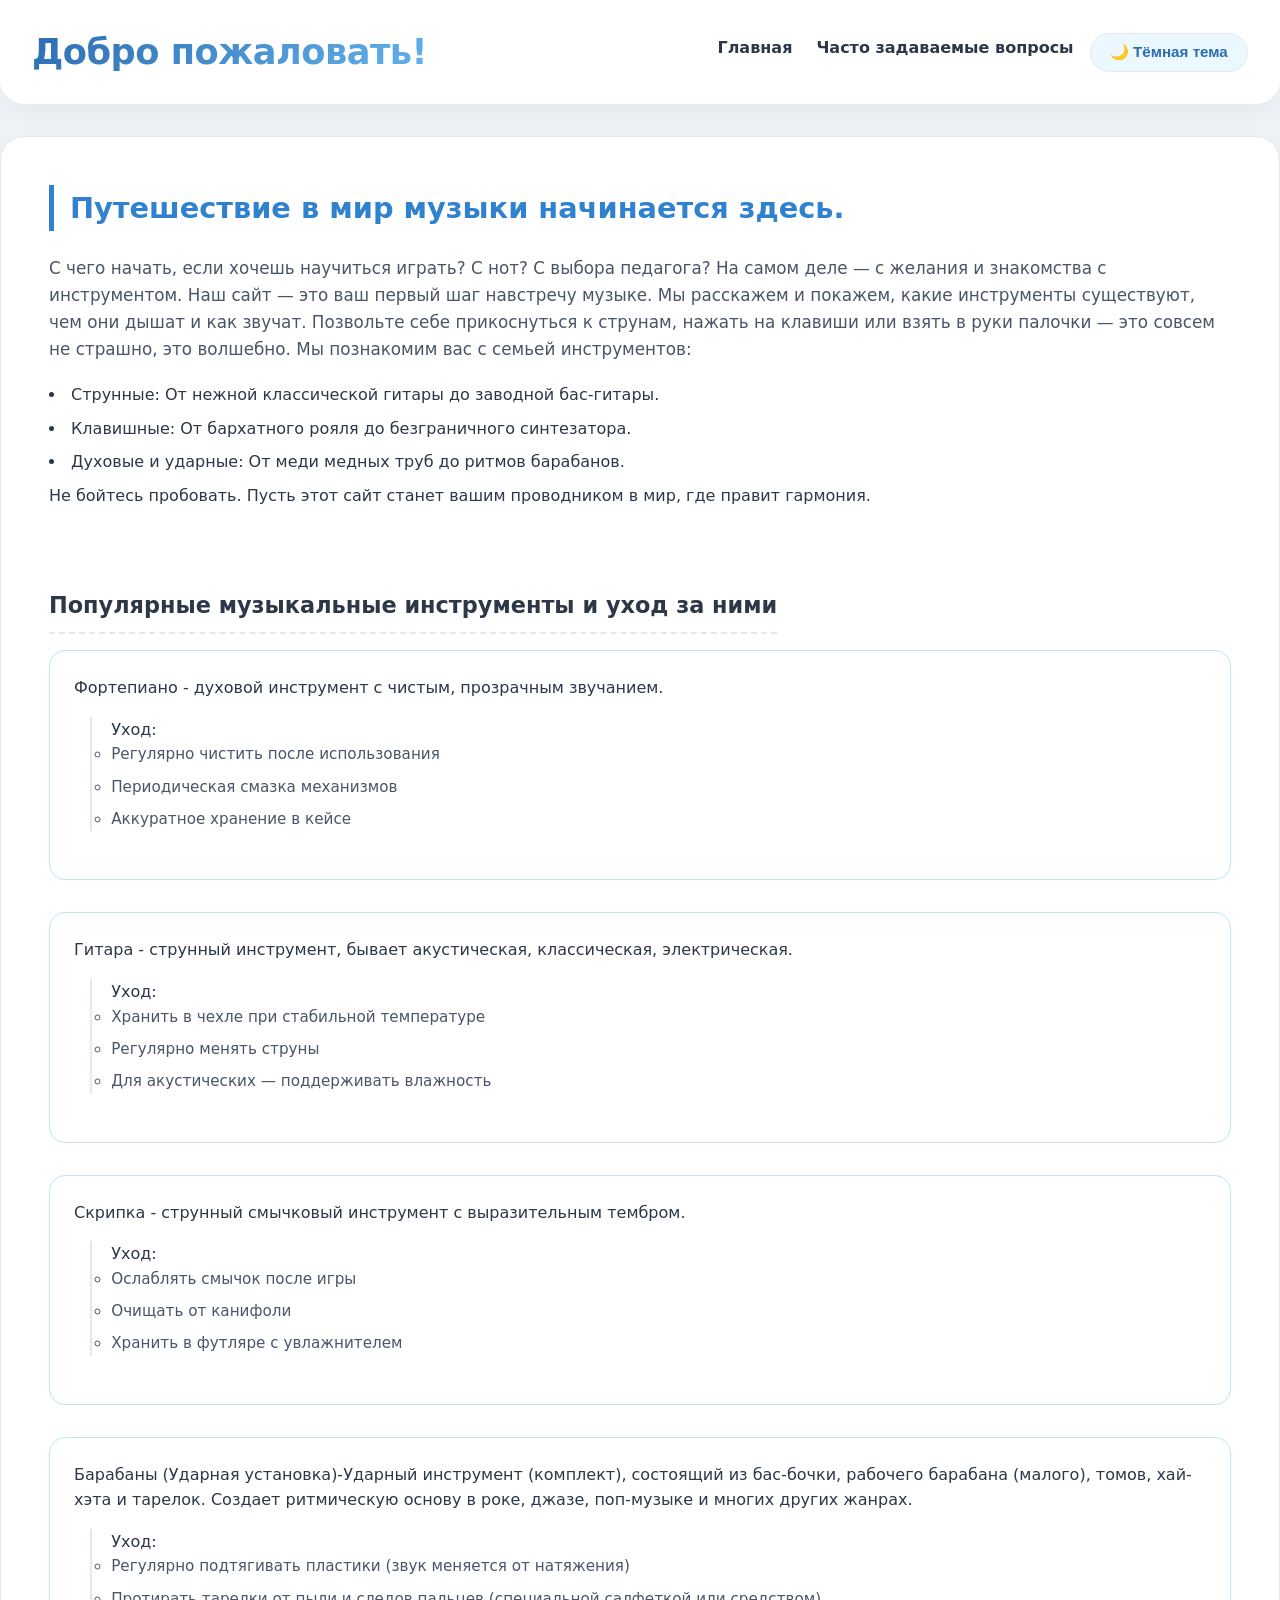
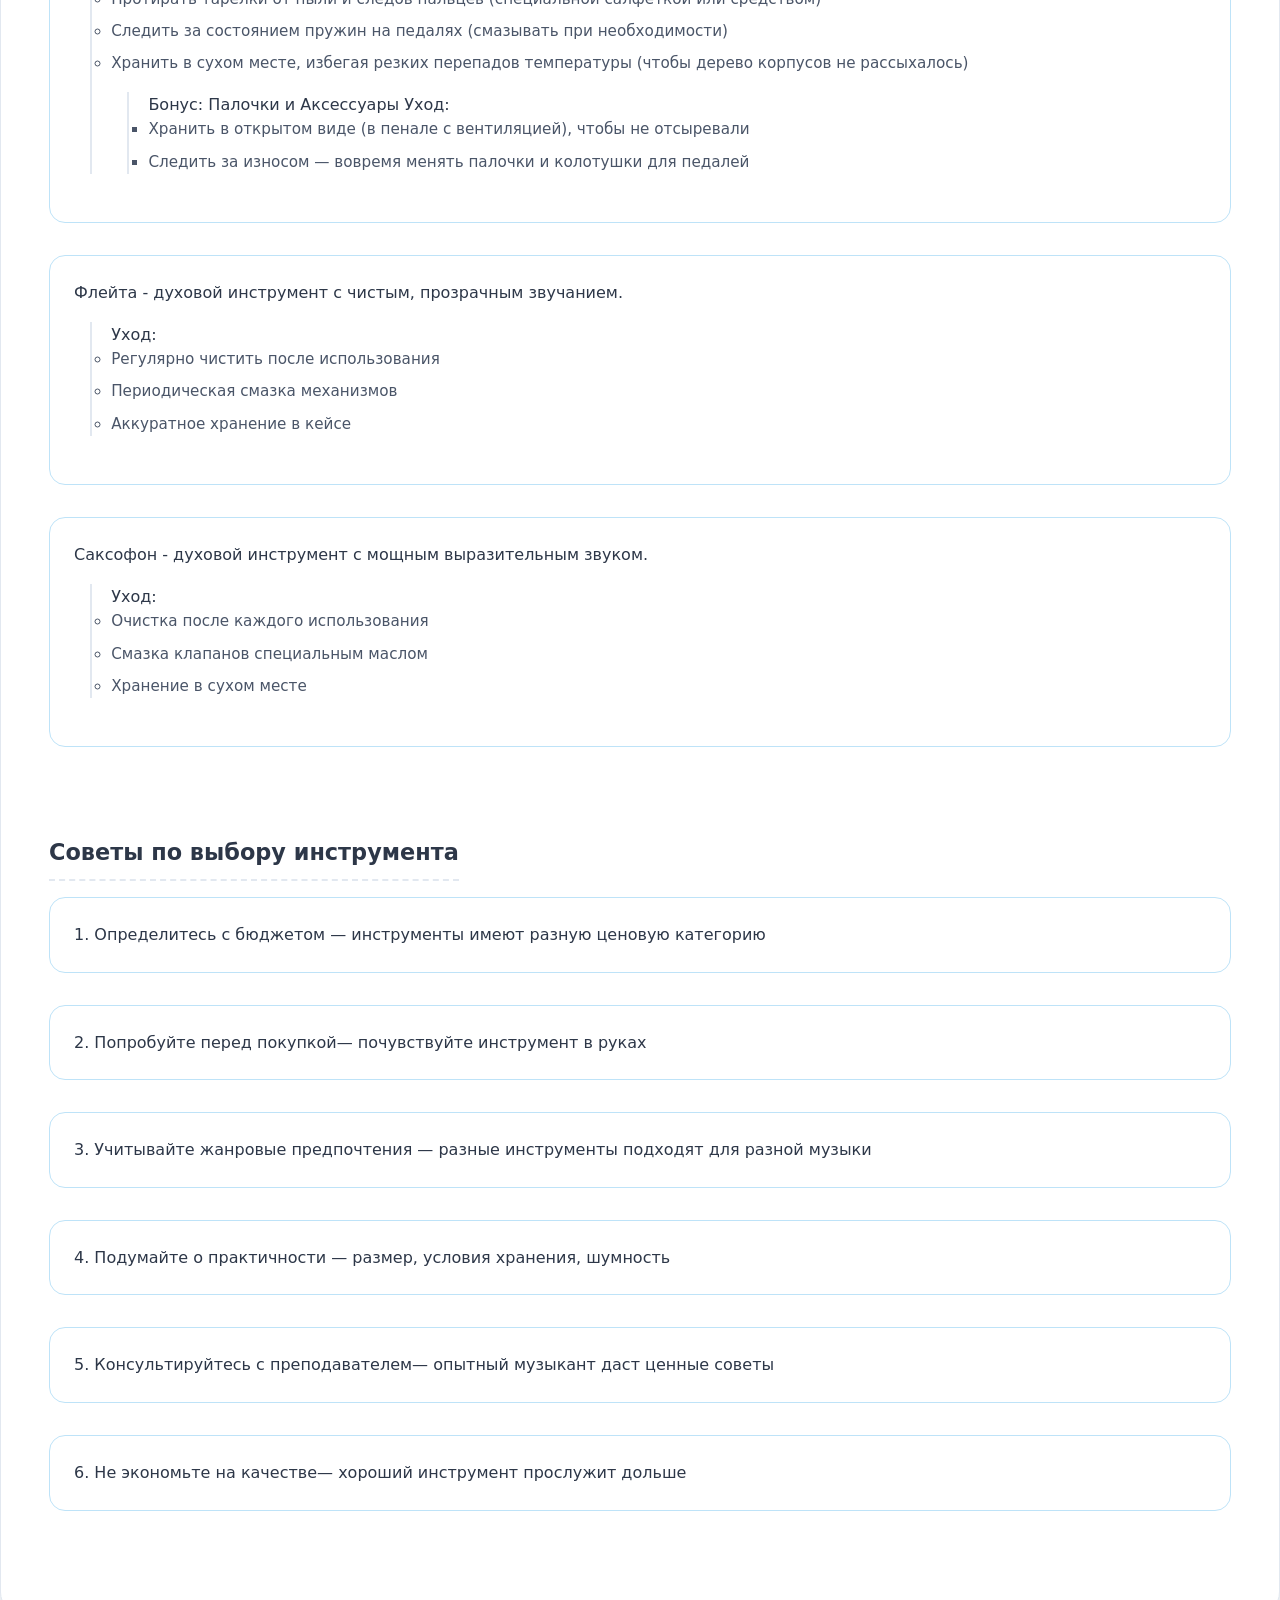
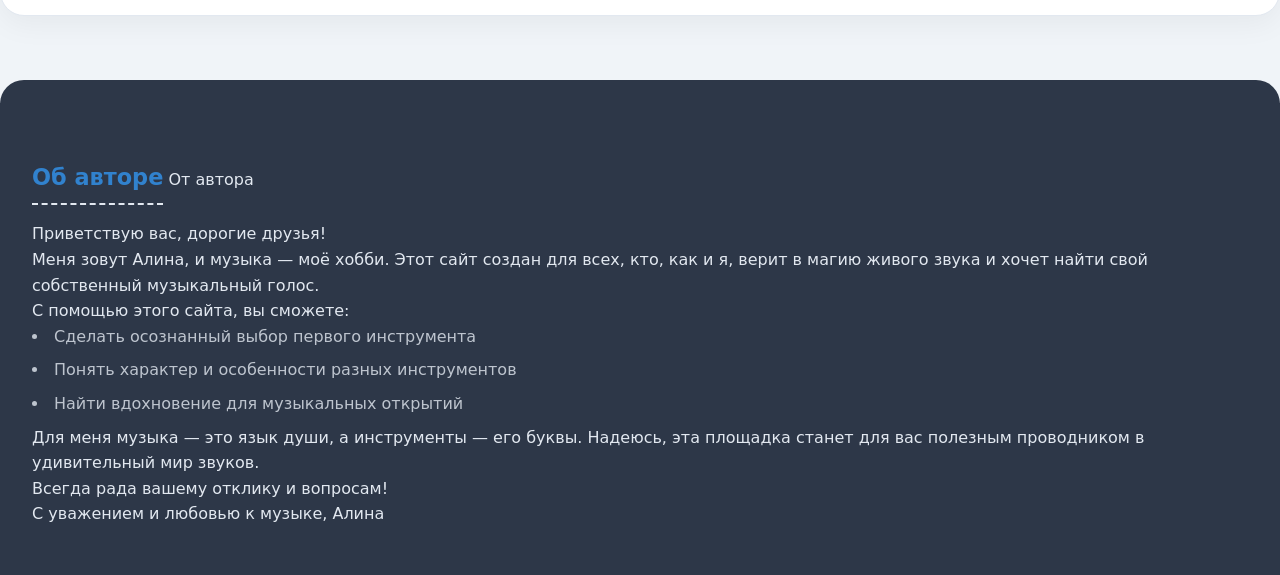
==== index.html @ b9e8f07c "Rename code.html to index.html" ====
<!DOCTYPE html>
<html lang="ru">
<head>
	<script>code.js</script>
  <meta charset="UTF-8">
  <meta name="viewport" content="width=device-width, initial-scale=1.0">
  <meta name="color-scheme" content="light dark">
  <title>Знакомство с музыкальными инструментами</title>
  <link href="code.css" rel="stylesheet" type="text/css">
  <script>
    (function() {
      const savedTheme = localStorage.getItem('theme');
      if (savedTheme) {
        document.documentElement.setAttribute('data-theme', savedTheme);
      } else if (window.matchMedia('(prefers-color-scheme: dark)').matches) {
        document.documentElement.setAttribute('data-theme', 'dark');
      }
    })();
  </script>
</head>
<body>
  <header>
    <h1>Добро пожаловать!</h1>
    <div style="display: flex; align-items: center; gap: 1rem;">
      <nav>
        <ul>
          <li><a href="code.html">Главная</a></li>
          <li><a href="code2.html">Часто задаваемые вопросы</a></li>
        </ul>
      </nav>
      <button id="theme-toggle" aria-label="Переключить тему">Тёмная тема</button>
    </div>
  </header>

	<main>
		<section>
		    <h2> Путешествие в мир музыки начинается здесь. </h2>
			<p> С чего начать, если хочешь научиться играть? С нот? С выбора педагога? На самом деле — с желания и знакомства с инструментом.

Наш сайт — это ваш первый шаг навстречу музыке. Мы расскажем и покажем, какие инструменты существуют, чем они дышат и как звучат. Позвольте себе прикоснуться к струнам, нажать на клавиши или взять в руки палочки — это совсем не страшно, это волшебно.

Мы познакомим вас с семьей инструментов:

<li>Струнные: От нежной классической гитары до заводной бас-гитары.
<li>Клавишные: От бархатного рояля до безграничного синтезатора.
<li>Духовые и ударные: От меди медных труб до ритмов барабанов.</li>

Не бойтесь пробовать. Пусть этот сайт станет вашим проводником в мир, где правит гармония.

</p>

			
		</section>
	    <section>

            <h3>Популярные музыкальные инструменты и уход за ними</h3>

            <ul>

                <li>Фортепиано - духовой инструмент с чистым, прозрачным звучанием.
<ul>Уход:
<li>Регулярно чистить после использования</li>
<li>Периодическая смазка механизмов</li>
<li>Аккуратное хранение в кейсе</li></ul>
                <li>Гитара - струнный инструмент, бывает акустическая, классическая, электрическая.
<ul>Уход:
<li>Хранить в чехле при стабильной температуре</li>
<li>Регулярно менять струны</li>
<li>Для акустических — поддерживать влажность</li></ul>
                </li>
                <li>Скрипка - cтрунный смычковый инструмент с выразительным тембром.
<ul>Уход:
<li>Ослаблять смычок после игры</li>
<li>Очищать от канифоли</li>
<li>Хранить в футляре с увлажнителем</li></ul>
                <li>Барабаны (Ударная установка)-Ударный инструмент (комплект), состоящий из бас-бочки, рабочего барабана (малого), томов, хай-хэта и тарелок. Создает ритмическую основу в роке, джазе, поп-музыке и многих других жанрах.
<ul>Уход:
<li>Регулярно подтягивать пластики (звук меняется от натяжения)</li>
<li>Протирать тарелки от пыли и следов пальцев (специальной салфеткой или средством)</li>
<li>Следить за состоянием пружин на педалях (смазывать при необходимости)</li>
<li>Хранить в сухом месте, избегая резких перепадов температуры (чтобы дерево корпусов не рассыхалось)</li>
<ul>Бонус: Палочки и Аксессуары
Уход:
<li>Хранить в открытом виде (в пенале с вентиляцией), чтобы не отсыревали</li>
<li>Следить за износом — вовремя менять палочки и колотушки для педалей</li></ul></ul>
                <li>Флейта - духовой инструмент с чистым, прозрачным звучанием.
<ul>Уход:
<li>Регулярно чистить после использования</li>
<li>Периодическая смазка механизмов</li>
<li>Аккуратное хранение в кейсе</li></ul>
                <li>Саксофон - духовой инструмент с мощным выразительным звуком.
<ul>Уход:
<li>Очистка после каждого использования</li>
<li>Смазка клапанов специальным маслом</li>
<li>Хранение в сухом месте</li></ul>
        </section>     
        <section>
<h3>Советы по выбору инструмента</h3>

<ul><li>1. Определитесь с бюджетом — инструменты имеют разную ценовую категорию
<li>2. Попробуйте перед покупкой— почувствуйте инструмент в руках
<li>3. Учитывайте жанровые предпочтения — разные инструменты подходят для разной музыки
<li>4. Подумайте о практичности — размер, условия хранения, шумность
<li>5. Консультируйтесь с преподавателем— опытный музыкант даст ценные советы
<li>6. Не экономьте на качестве— хороший инструмент прослужит дольше</ul>
        </section>
		
	</main>
	<footer>
             <h3>Об авторе</h3>
От автора<br>
Приветствую вас, дорогие друзья!<br>

Меня зовут Алина, и музыка — моё хобби. Этот сайт создан для всех, кто, как и я, верит в магию живого звука и хочет найти свой собственный музыкальный голос.<br>
С помощью этого сайта, вы сможете:<br>
<li>Сделать осознанный выбор первого инструмента</li>
<li>Понять характер и особенности разных инструментов</li>
<li>Найти вдохновение для музыкальных открытий</li>

Для меня музыка — это язык души, а инструменты — его буквы. Надеюсь, эта площадка станет для вас полезным проводником в удивительный мир звуков.<br>
Всегда рада вашему отклику и вопросам!<br>
С уважением и любовью к музыке,
Алина
	</footer>
	  
  <script src="code.js"></script>
</body>
</html>
---- code.css ----
/* --- GLOBAL RESET & VARIABLES --- */
* {
    margin: 0;
    padding: 0;
    box-sizing: border-box;
}

:root {
    /* TRANSITIONS */
    --transition-speed: 0.4s ease;
    
    /* DEFAULT (LIGHT THEME) - Clean, Airy, Soft Blue/White */
    --bg-body: #f0f4f8;
    --text-main: #2d3748;
    --text-muted: #4a5568;
    
    --header-bg: #ffffff;
    --header-text: #2b6cb0;
    --header-shadow: rgba(0, 0, 0, 0.05);
    
    --card-bg: #ffffff;
    --card-border: #e2e8f0;
    --card-shadow: rgba(0, 0, 0, 0.05);
    
    --accent-color: #3182ce; /* Blue */
    --accent-hover: #2c5282;
    --btn-bg: #ebf8ff;
    --btn-text: #2b6cb0;
    
    --list-item-bg: #ffffff;
    --list-item-border: #bee3f8;
    
    --footer-bg: #2d3748;
    --footer-text: #e2e8f0;
    
    --gradient-text: linear-gradient(135deg, #2b6cb0, #63b3ed);
    --border-radius-lg: 1.5rem;
    --border-radius-md: 1rem;
}

/* DARK THEME - Radical Change: Deep Dark Purple/Neon Vibe */
[data-theme="dark"] {
    --bg-body: #0f0e17;
    --text-main: #fffffe;
    --text-muted: #a7a9be;
    
    --header-bg: #16161a;
    --header-text: #ff8906; /* Orange accent */
    --header-shadow: rgba(0, 0, 0, 0.5);
    
    --card-bg: #232129;
    --card-border: #444053;
    --card-shadow: rgba(0, 0, 0, 0.3);
    
    --accent-color: #ff8906; /* Neon Orange */
    --accent-hover: #f25f4c;
    --btn-bg: #2e2f3e;
    --btn-text: #ff8906;
    
    --list-item-bg: #232129;
    --list-item-border: #444053;
    
    --footer-bg: #050505;
    --footer-text: #a7a9be;
    
    --gradient-text: linear-gradient(135deg, #ff8906, #f25f4c);
}

/* --- BASE STYLES --- */
body {
    background-color: var(--bg-body);
    color: var(--text-main);
    font-family: system-ui, -apple-system, 'Segoe UI', Roboto, sans-serif;
    line-height: 1.6;
    transition: background-color var(--transition-speed), color var(--transition-speed);
    scroll-behavior: smooth;
}

header, main, footer {
    max-width: 1280px;
    margin: 0 auto;
    padding: 1.5rem 2rem;
}

/* --- HEADER --- */
header {
    background: var(--header-bg);
    color: var(--header-text);
    border-radius: 0 0 var(--border-radius-lg) var(--border-radius-lg);
    margin-bottom: 2rem;
    box-shadow: 0 10px 30px var(--header-shadow);
    display: flex;
    justify-content: space-between;
    align-items: center;
    flex-wrap: wrap;
    gap: 1rem;
    transition: background-color var(--transition-speed), box-shadow var(--transition-speed);
}

header h1 {
    font-size: 2.2rem;
    font-weight: 800;
    letter-spacing: -0.5px;
    background: var(--gradient-text);
    -webkit-background-clip: text;
    background-clip: text;
    color: transparent;
    margin: 0;
}

nav ul {
    display: flex;
    gap: 1.5rem;
    list-style: none;
    margin: 0;
}

nav a {
    color: var(--text-main);
    text-decoration: none;
    font-weight: 600;
    padding: 0.5rem 0;
    position: relative;
    transition: color 0.3s;
}

nav a::after {
    content: '';
    position: absolute;
    width: 0;
    height: 2px;
    bottom: 0;
    left: 0;
    background-color: var(--accent-color);
    transition: width 0.3s;
}

nav a:hover {
    color: var(--accent-color);
}

nav a:hover::after {
    width: 100%;
}

/* --- BUTTONS --- */
#theme-toggle {
    padding: 0.6rem 1.2rem;
    background-color: var(--btn-bg);
    color: var(--btn-text);
    border: 1px solid var(--card-border);
    border-radius: 50px;
    cursor: pointer;
    font-size: 0.95rem;
    font-weight: 600;
    transition: all 0.3s ease;
    display: flex;
    align-items: center;
    gap: 0.5rem;
}

#theme-toggle:hover {
    transform: translateY(-2px);
    box-shadow: 0 4px 12px rgba(0,0,0,0.1);
    filter: brightness(1.1);
}

/* --- MAIN CONTENT --- */
main {
    background: var(--card-bg);
    border-radius: var(--border-radius-lg);
    box-shadow: 0 8px 30px var(--card-shadow);
    padding: 3rem;
    margin-bottom: 3rem;
    border: 1px solid var(--card-border);
    transition: background-color var(--transition-speed), border-color var(--transition-speed);
}

section {
    margin-bottom: 3rem;
}

h2 {
    font-size: 1.8rem;
    font-weight: 700;
    color: var(--accent-color);
    border-left: 5px solid var(--accent-color);
    padding-left: 1rem;
    margin-bottom: 1.5rem;
}

h3 {
    font-size: 1.4rem;
    font-weight: 600;
    margin: 2rem 0 1rem;
    color: var(--text-main);
    border-bottom: 2px dashed var(--card-border);
    padding-bottom: 0.5rem;
    display: inline-block;
}

p {
    margin-bottom: 1.2rem;
    color: var(--text-muted);
    font-size: 1.05rem;
}

/* --- LISTS & CARDS --- */
ul {
    margin-left: 1.5rem;
    margin-bottom: 1.5rem;
}

li {
    margin-bottom: 0.5rem;
}

/* Instrument Cards Style */
section > ul {
    list-style: none;
    margin-left: 0;
    display: grid;
    gap: 1.5rem;
}

section > ul > li {
    background: var(--list-item-bg);
    border: 1px solid var(--list-item-border);
    padding: 1.5rem;
    border-radius: var(--border-radius-md);
    transition: transform 0.2s, border-color 0.3s;
}

section > ul > li:hover {
    transform: translateY(-3px);
    border-color: var(--accent-color);
}

section > ul > li strong {
    color: var(--accent-color);
    font-size: 1.1rem;
    display: block;
    margin-bottom: 0.5rem;
}

/* Nested Lists (Care instructions) */
li ul {
    margin-top: 1rem;
    margin-left: 1rem;
    padding-left: 1.2rem;
    border-left: 2px solid var(--card-border);
}

li ul li {
    font-size: 0.95rem;
    color: var(--text-muted);
}

/* Tips Section */
.advice-block {
    background: var(--btn-bg);
    border-radius: var(--border-radius-md);
    padding: 2rem;
    margin-top: 2rem;
    border: 1px solid var(--card-border);
}

.advice-block ol {
    margin-left: 1.5rem;
}

.advice-block li {
    margin-bottom: 0.8rem;
    padding-left: 0.5rem;
}

/* Bonus Note */
.bonus-note {
    background: rgba(255, 137, 6, 0.1); /* Slight tint of accent */
    border-left: 4px solid var(--accent-color);
    padding: 1rem;
    border-radius: 0.5rem;
    margin-top: 1rem;
    font-size: 0.9rem;
    color: var(--text-main);
}

/* --- FOOTER --- */
footer {
    background: var(--footer-bg);
    color: var(--footer-text);
    border-radius: var(--border-radius-lg) var(--border-radius-lg) 0 0;
    padding: 3rem 2rem;
    margin-top: 4rem;
    transition: background-color var(--transition-speed);
}

footer h3 {
    color: var(--accent-color);
    border-bottom-color: var(--card-border);
}

footer p, footer li {
    color: var(--footer-text);
    opacity: 0.8;
}

/* --- RESPONSIVE --- */
@media (max-width: 768px) {
    header, main, footer {
        padding: 1rem;
    }
    
    header h1 {
        font-size: 1.8rem;
    }
    
    nav ul {
        gap: 1rem;
        font-size: 0.9rem;
    }
    
    main {
        padding: 1.5rem;
    }
}
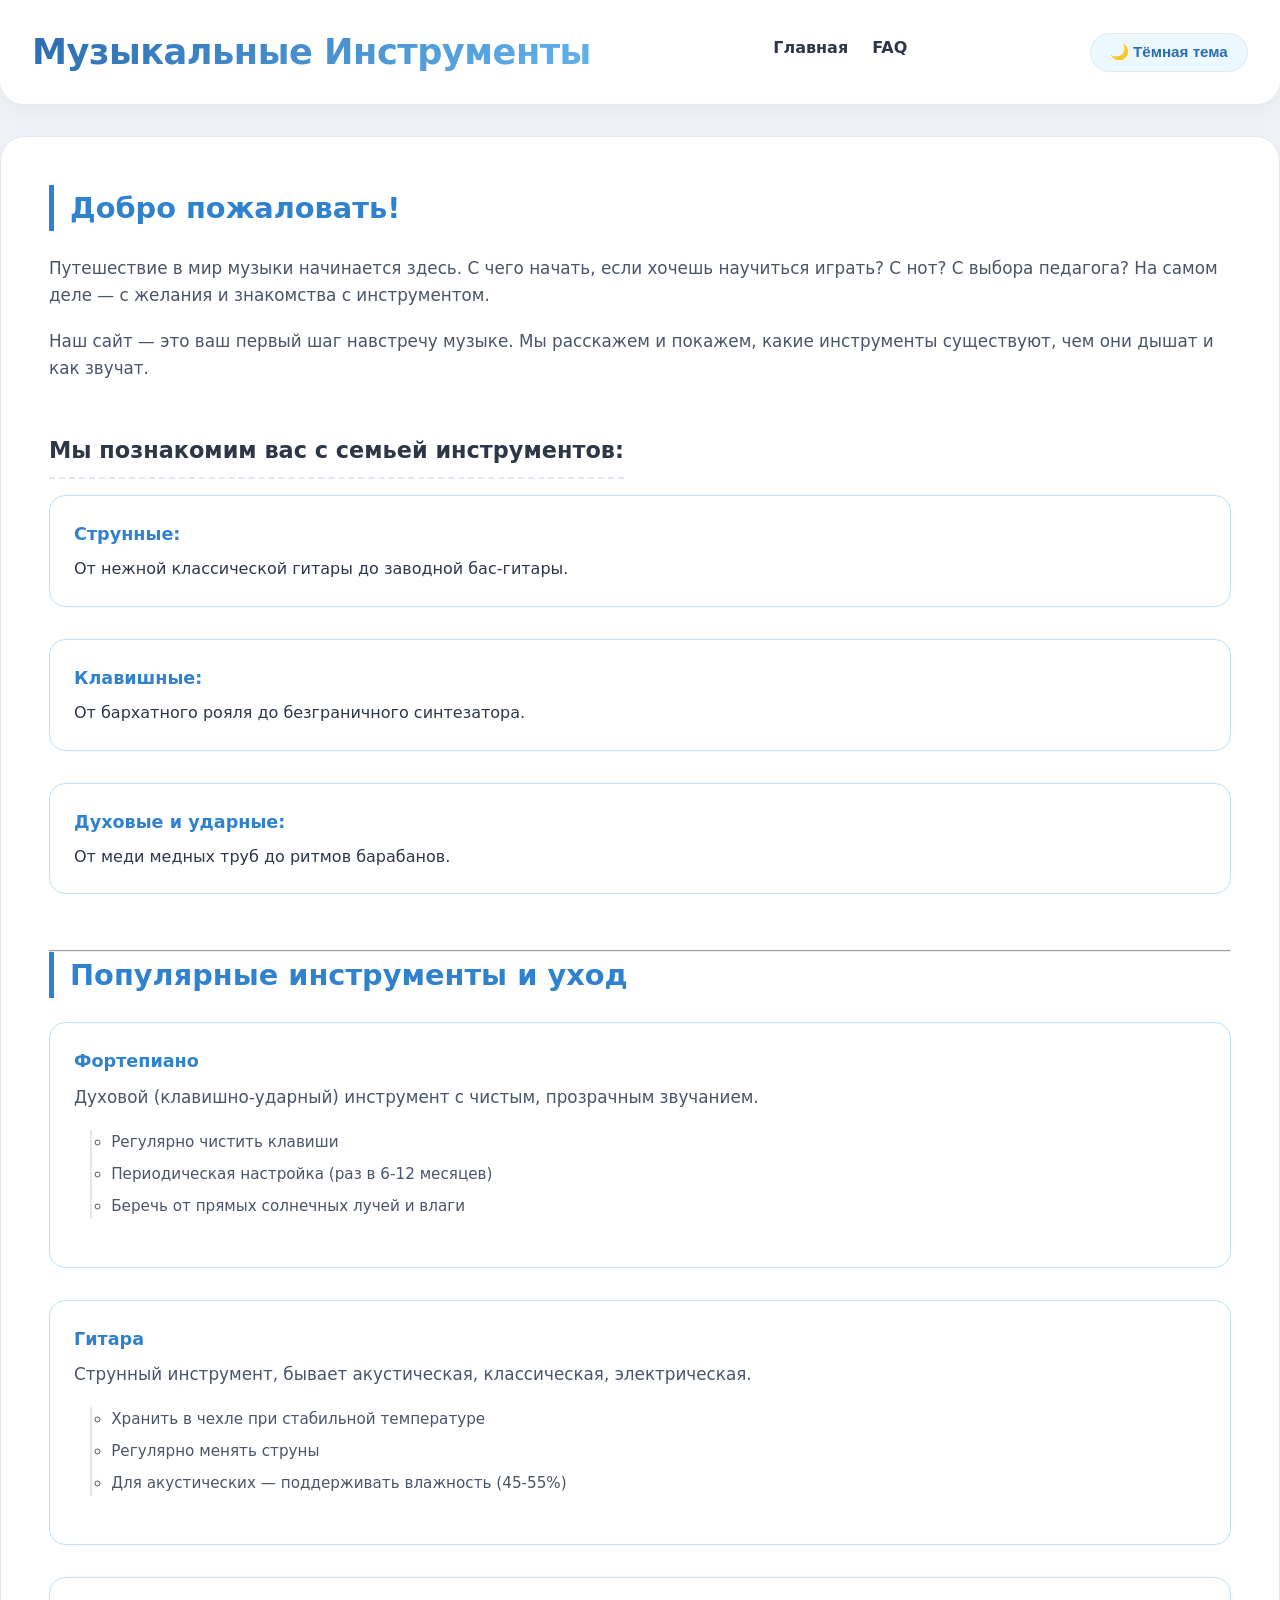
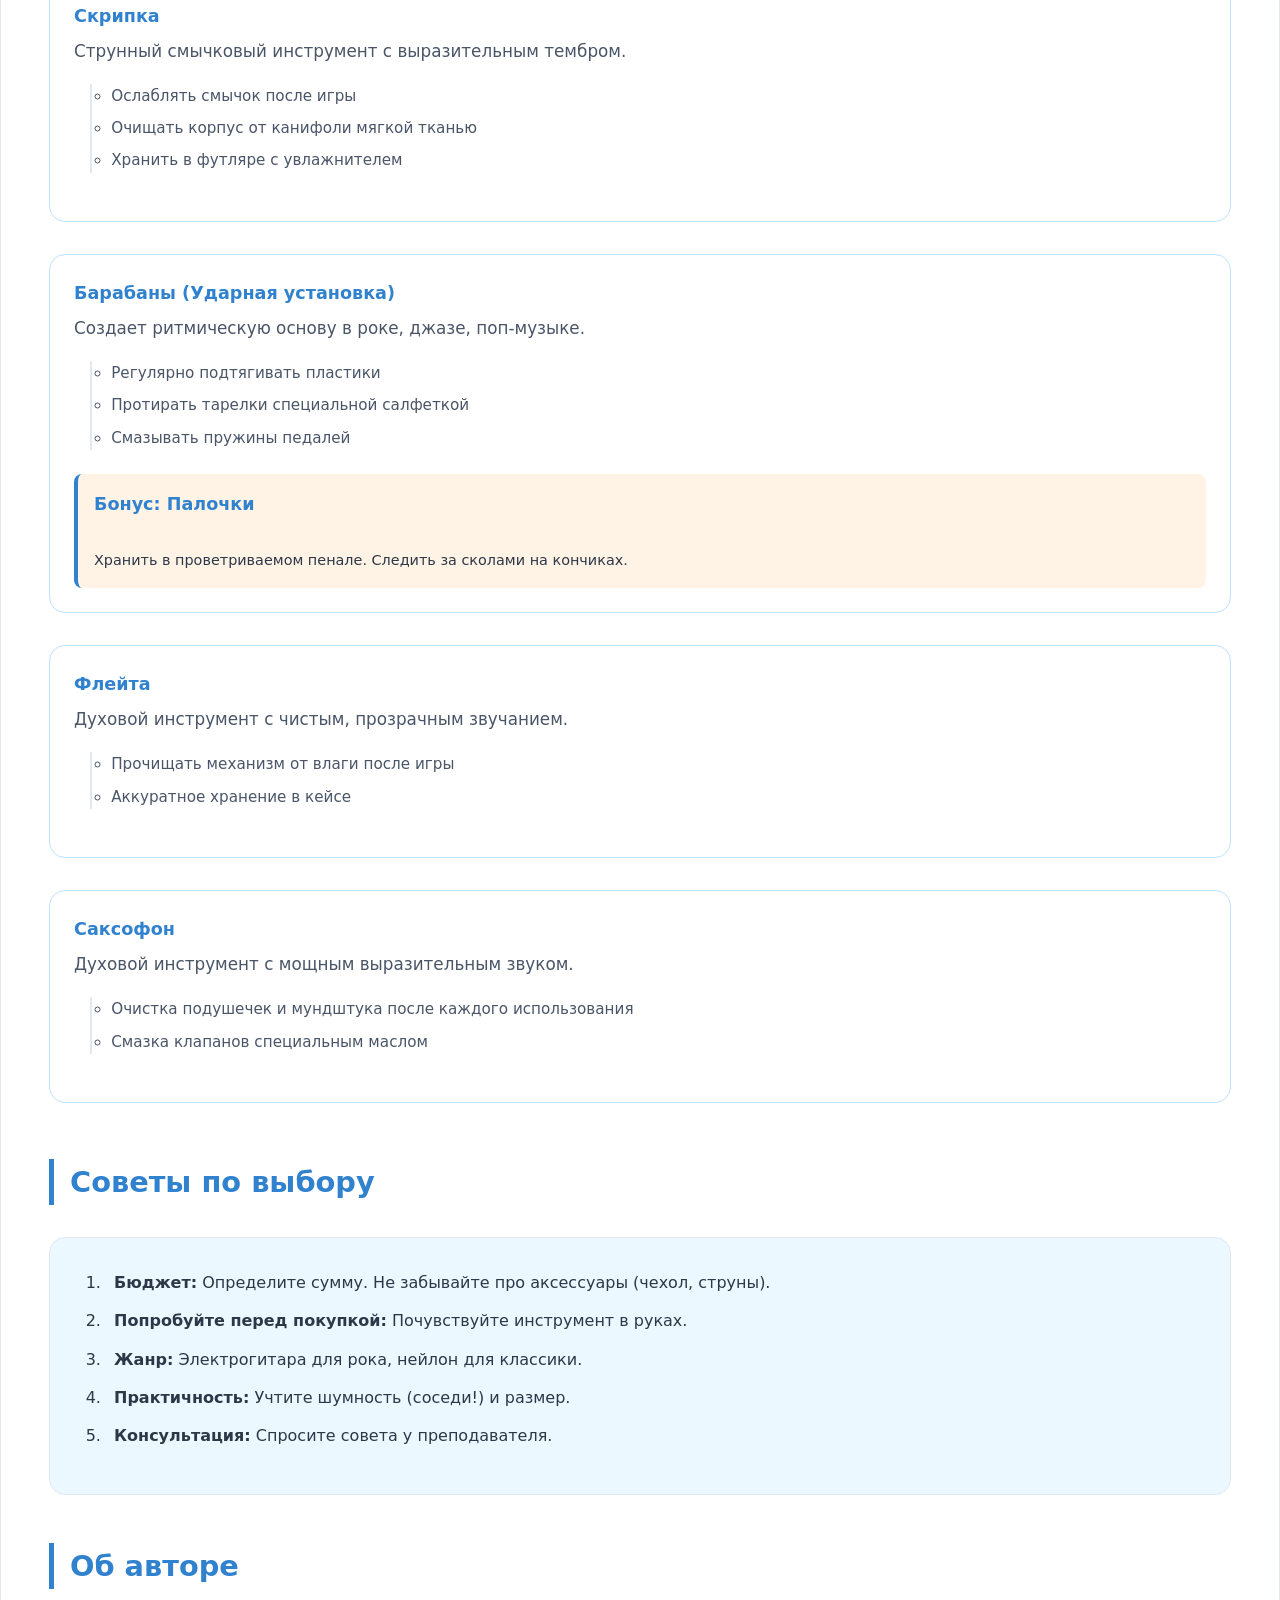
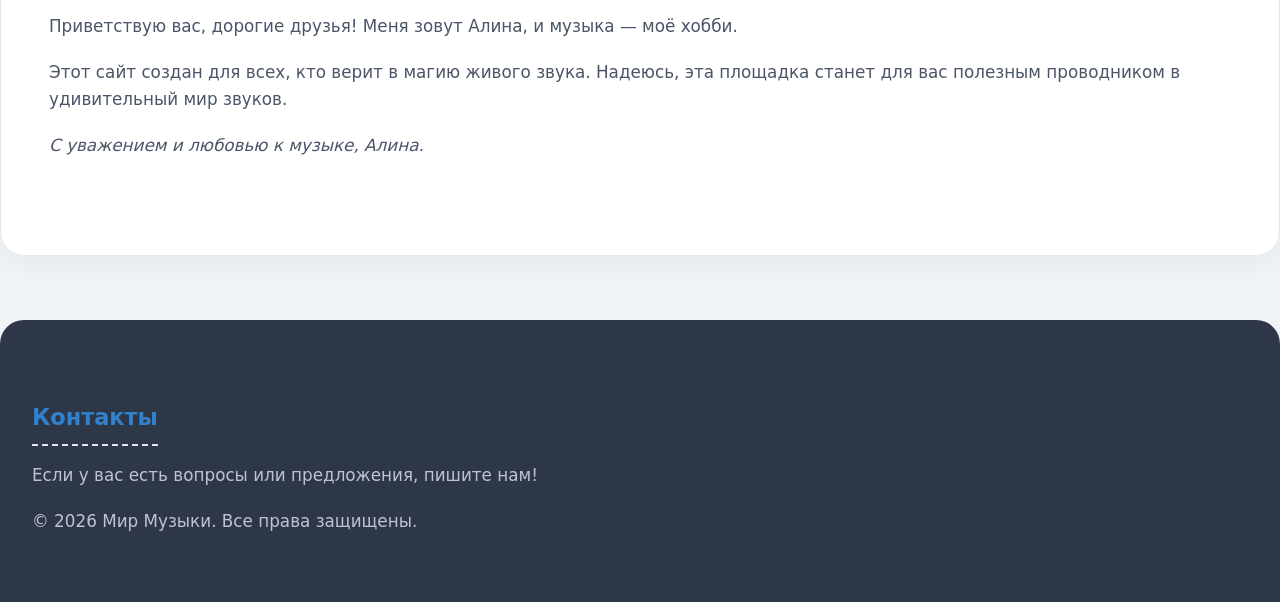
==== commit 6bb0e735: "Update index.html" ====
--- a/index.html
+++ b/index.html
@@ -1,128 +1,141 @@
 <!DOCTYPE html>
 <html lang="ru">
 <head>
-	<script>code.js</script>
-  <meta charset="UTF-8">
-  <meta name="viewport" content="width=device-width, initial-scale=1.0">
-  <meta name="color-scheme" content="light dark">
-  <title>Знакомство с музыкальными инструментами</title>
-  <link href="code.css" rel="stylesheet" type="text/css">
-  <script>
-    (function() {
-      const savedTheme = localStorage.getItem('theme');
-      if (savedTheme) {
-        document.documentElement.setAttribute('data-theme', savedTheme);
-      } else if (window.matchMedia('(prefers-color-scheme: dark)').matches) {
-        document.documentElement.setAttribute('data-theme', 'dark');
-      }
-    })();
-  </script>
+    <meta charset="UTF-8">
+    <meta name="viewport" content="width=device-width, initial-scale=1.0">
+    <title>Мир Музыки</title>
+    <!-- Link to your CSS file -->
+    <link rel="stylesheet" href="code.css">
 </head>
 <body>
-  <header>
-    <h1>Добро пожаловать!</h1>
-    <div style="display: flex; align-items: center; gap: 1rem;">
-      <nav>
-        <ul>
-          <li><a href="code.html">Главная</a></li>
-          <li><a href="code2.html">Часто задаваемые вопросы</a></li>
-        </ul>
-      </nav>
-      <button id="theme-toggle" aria-label="Переключить тему">Тёмная тема</button>
-    </div>
-  </header>
 
-	<main>
-		<section>
-		    <h2> Путешествие в мир музыки начинается здесь. </h2>
-			<p> С чего начать, если хочешь научиться играть? С нот? С выбора педагога? На самом деле — с желания и знакомства с инструментом.
+    <header>
+        <div class="logo">
+            <h1>Музыкальные Инструменты</h1>
+        </div>
+        <nav>
+            <ul>
+                <li><a href="code.html">Главная</a></li>
+                <li><a href="code2.html">FAQ</a></li>
+            </ul>
+        </nav>
+        <button id="theme-toggle" aria-label="Переключить тему">
+            🌙 Тёмная тема
+        </button>
+    </header>
 
-Наш сайт — это ваш первый шаг навстречу музыке. Мы расскажем и покажем, какие инструменты существуют, чем они дышат и как звучат. Позвольте себе прикоснуться к струнам, нажать на клавиши или взять в руки палочки — это совсем не страшно, это волшебно.
+    <main>
+        <section id="intro">
+            <h2>Добро пожаловать!</h2>
+            <p>Путешествие в мир музыки начинается здесь. С чего начать, если хочешь научиться играть? С нот? С выбора педагога? На самом деле — с желания и знакомства с инструментом.</p>
+            <p>Наш сайт — это ваш первый шаг навстречу музыке. Мы расскажем и покажем, какие инструменты существуют, чем они дышат и как звучат.</p>
+            
+            <h3>Мы познакомим вас с семьей инструментов:</h3>
+            <ul class="clean-list">
+                <li><strong>Струнные:</strong> От нежной классической гитары до заводной бас-гитары.</li>
+                <li><strong>Клавишные:</strong> От бархатного рояля до безграничного синтезатора.</li>
+                <li><strong>Духовые и ударные:</strong> От меди медных труб до ритмов барабанов.</li>
+            </ul>
+        </section>
 
-Мы познакомим вас с семьей инструментов:
+        <hr>
 
-<li>Струнные: От нежной классической гитары до заводной бас-гитары.
-<li>Клавишные: От бархатного рояля до безграничного синтезатора.
-<li>Духовые и ударные: От меди медных труб до ритмов барабанов.</li>
+        <section id="instruments">
+            <h2>Популярные инструменты и уход</h2>
+            
+            <ul>
+                <li>
+                    <strong>Фортепиано</strong>
+                    <p>Духовой (клавишно-ударный) инструмент с чистым, прозрачным звучанием.</p>
+                    <ul>
+                        <li>Регулярно чистить клавиши</li>
+                        <li>Периодическая настройка (раз в 6-12 месяцев)</li>
+                        <li>Беречь от прямых солнечных лучей и влаги</li>
+                    </ul>
+                </li>
 
-Не бойтесь пробовать. Пусть этот сайт станет вашим проводником в мир, где правит гармония.
+                <li>
+                    <strong>Гитара</strong>
+                    <p>Струнный инструмент, бывает акустическая, классическая, электрическая.</p>
+                    <ul>
+                        <li>Хранить в чехле при стабильной температуре</li>
+                        <li>Регулярно менять струны</li>
+                        <li>Для акустических — поддерживать влажность (45-55%)</li>
+                    </ul>
+                </li>
 
-</p>
+                <li>
+                    <strong>Скрипка</strong>
+                    <p>Струнный смычковый инструмент с выразительным тембром.</p>
+                    <ul>
+                        <li>Ослаблять смычок после игры</li>
+                        <li>Очищать корпус от канифоли мягкой тканью</li>
+                        <li>Хранить в футляре с увлажнителем</li>
+                    </ul>
+                </li>
 
-			
-		</section>
-	    <section>
+                <li>
+                    <strong>Барабаны (Ударная установка)</strong>
+                    <p>Создает ритмическую основу в роке, джазе, поп-музыке.</p>
+                    <ul>
+                        <li>Регулярно подтягивать пластики</li>
+                        <li>Протирать тарелки специальной салфеткой</li>
+                        <li>Смазывать пружины педалей</li>
+                    </ul>
+                    <div class="bonus-note">
+                        <strong>Бонус: Палочки</strong><br>
+                        Хранить в проветриваемом пенале. Следить за сколами на кончиках.
+                    </div>
+                </li>
 
-            <h3>Популярные музыкальные инструменты и уход за ними</h3>
+                <li>
+                    <strong>Флейта</strong>
+                    <p>Духовой инструмент с чистым, прозрачным звучанием.</p>
+                    <ul>
+                        <li>Прочищать механизм от влаги после игры</li>
+                        <li>Аккуратное хранение в кейсе</li>
+                    </ul>
+                </li>
 
-            <ul>
+                <li>
+                    <strong>Саксофон</strong>
+                    <p>Духовой инструмент с мощным выразительным звуком.</p>
+                    <ul>
+                        <li>Очистка подушечек и мундштука после каждого использования</li>
+                        <li>Смазка клапанов специальным маслом</li>
+                    </ul>
+                </li>
+            </ul>
+        </section>
 
-                <li>Фортепиано - духовой инструмент с чистым, прозрачным звучанием.
-<ul>Уход:
-<li>Регулярно чистить после использования</li>
-<li>Периодическая смазка механизмов</li>
-<li>Аккуратное хранение в кейсе</li></ul>
-                <li>Гитара - струнный инструмент, бывает акустическая, классическая, электрическая.
-<ul>Уход:
-<li>Хранить в чехле при стабильной температуре</li>
-<li>Регулярно менять струны</li>
-<li>Для акустических — поддерживать влажность</li></ul>
-                </li>
-                <li>Скрипка - cтрунный смычковый инструмент с выразительным тембром.
-<ul>Уход:
-<li>Ослаблять смычок после игры</li>
-<li>Очищать от канифоли</li>
-<li>Хранить в футляре с увлажнителем</li></ul>
-                <li>Барабаны (Ударная установка)-Ударный инструмент (комплект), состоящий из бас-бочки, рабочего барабана (малого), томов, хай-хэта и тарелок. Создает ритмическую основу в роке, джазе, поп-музыке и многих других жанрах.
-<ul>Уход:
-<li>Регулярно подтягивать пластики (звук меняется от натяжения)</li>
-<li>Протирать тарелки от пыли и следов пальцев (специальной салфеткой или средством)</li>
-<li>Следить за состоянием пружин на педалях (смазывать при необходимости)</li>
-<li>Хранить в сухом месте, избегая резких перепадов температуры (чтобы дерево корпусов не рассыхалось)</li>
-<ul>Бонус: Палочки и Аксессуары
-Уход:
-<li>Хранить в открытом виде (в пенале с вентиляцией), чтобы не отсыревали</li>
-<li>Следить за износом — вовремя менять палочки и колотушки для педалей</li></ul></ul>
-                <li>Флейта - духовой инструмент с чистым, прозрачным звучанием.
-<ul>Уход:
-<li>Регулярно чистить после использования</li>
-<li>Периодическая смазка механизмов</li>
-<li>Аккуратное хранение в кейсе</li></ul>
-                <li>Саксофон - духовой инструмент с мощным выразительным звуком.
-<ul>Уход:
-<li>Очистка после каждого использования</li>
-<li>Смазка клапанов специальным маслом</li>
-<li>Хранение в сухом месте</li></ul>
-        </section>     
-        <section>
-<h3>Советы по выбору инструмента</h3>
+        <section id="tips">
+            <h2>Советы по выбору</h2>
+            <div class="advice-block">
+                <ol>
+                    <li><strong>Бюджет:</strong> Определите сумму. Не забывайте про аксессуары (чехол, струны).</li>
+                    <li><strong>Попробуйте перед покупкой:</strong> Почувствуйте инструмент в руках.</li>
+                    <li><strong>Жанр:</strong> Электрогитара для рока, нейлон для классики.</li>
+                    <li><strong>Практичность:</strong> Учтите шумность (соседи!) и размер.</li>
+                    <li><strong>Консультация:</strong> Спросите совета у преподавателя.</li>
+                </ol>
+            </div>
+        </section>
 
-<ul><li>1. Определитесь с бюджетом — инструменты имеют разную ценовую категорию
-<li>2. Попробуйте перед покупкой— почувствуйте инструмент в руках
-<li>3. Учитывайте жанровые предпочтения — разные инструменты подходят для разной музыки
-<li>4. Подумайте о практичности — размер, условия хранения, шумность
-<li>5. Консультируйтесь с преподавателем— опытный музыкант даст ценные советы
-<li>6. Не экономьте на качестве— хороший инструмент прослужит дольше</ul>
+        <section id="author">
+            <h2>Об авторе</h2>
+            <p>Приветствую вас, дорогие друзья! Меня зовут Алина, и музыка — моё хобби.</p>
+            <p>Этот сайт создан для всех, кто верит в магию живого звука. Надеюсь, эта площадка станет для вас полезным проводником в удивительный мир звуков.</p>
+            <p><em>С уважением и любовью к музыке, Алина.</em></p>
         </section>
-		
-	</main>
-	<footer>
-             <h3>Об авторе</h3>
-От автора<br>
-Приветствую вас, дорогие друзья!<br>
+    </main>
 
-Меня зовут Алина, и музыка — моё хобби. Этот сайт создан для всех, кто, как и я, верит в магию живого звука и хочет найти свой собственный музыкальный голос.<br>
-С помощью этого сайта, вы сможете:<br>
-<li>Сделать осознанный выбор первого инструмента</li>
-<li>Понять характер и особенности разных инструментов</li>
-<li>Найти вдохновение для музыкальных открытий</li>
+    <footer>
+        <h3>Контакты</h3>
+        <p>Если у вас есть вопросы или предложения, пишите нам!</p>
+        <p>&copy; 2026 Мир Музыки. Все права защищены.</p>
+    </footer>
 
-Для меня музыка — это язык души, а инструменты — его буквы. Надеюсь, эта площадка станет для вас полезным проводником в удивительный мир звуков.<br>
-Всегда рада вашему отклику и вопросам!<br>
-С уважением и любовью к музыке,
-Алина
-	</footer>
-	  
-  <script src="code.js"></script>
+    <!-- Link to your JS file -->
+    <script src="code.js"></script>
 </body>
 </html>
